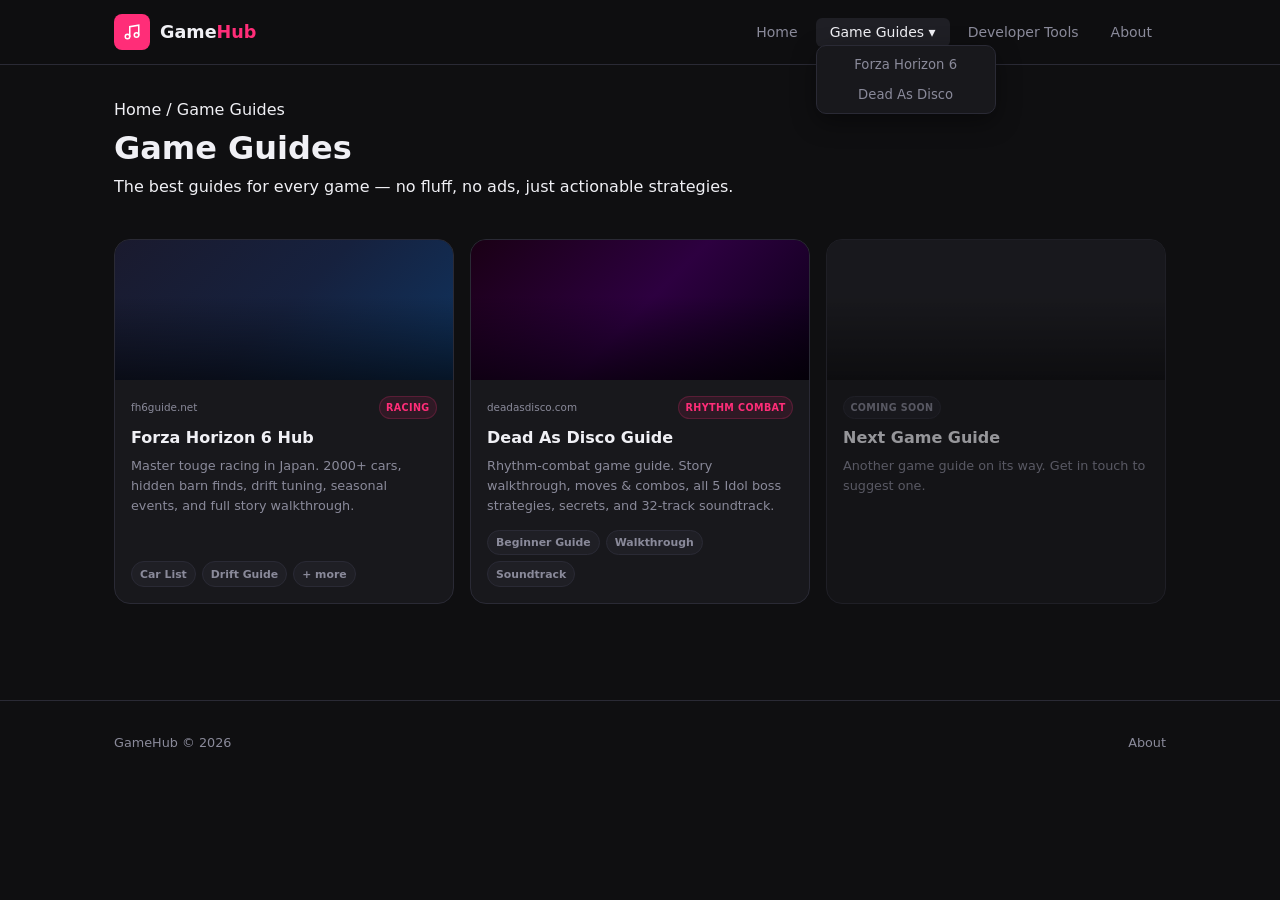
==== games/index.html @ fa992a71 "GameHub v1: initial commit One hub for game guides and developer tools: - Forza Horizon 6 → fh6guide" ====
<!DOCTYPE html>
<html lang="en">
<head>
  <meta charset="UTF-8">
  <meta name="viewport" content="width=device-width, initial-scale=1.0">
  <title>Game Guides — GameHub</title>
  <meta name="description" content="Browse all game guides on GameHub — Forza Horizon 6, Dead As Disco, and more.">
  <link rel="icon" type="image/svg+xml" href="../favicon.svg">
  <link rel="stylesheet" href="../css/style.css">
</head>
<body>
  <header class="header">
    <div class="header-inner">
      <a href="../index.html" class="logo">
        <div class="logo-icon">
          <svg width="18" height="18" viewBox="0 0 24 24" fill="none"><path d="M9 18V5l12-2v13" stroke="#fff" stroke-width="2" stroke-linecap="round"/><circle cx="6" cy="18" r="3" stroke="#fff" stroke-width="2"/><circle cx="18" cy="16" r="3" stroke="#fff" stroke-width="2"/></svg>
        </div>
        <span class="logo-name">Game<span>Hub</span></span>
      </a>
      <nav class="nav-desktop">
        <ul>
          <li><a href="../index.html">Home</a></li>
          <li><a href="index.html" class="active">Game Guides ▾</a>
            <ul class="dropdown">
              <li><a href="https://fh6guide.net" target="_blank">Forza Horizon 6</a></li>
              <li><a href="https://deadasdisco.com" target="_blank">Dead As Disco</a></li>
            </ul>
          </li>
          <li><a href="../tools.html">Developer Tools</a></li>
          <li><a href="../about.html">About</a></li>
        </ul>
      </nav>
      <button class="hamburger" aria-label="Menu"><span></span><span></span><span></span></button>
    </div>
  </header>
  <main class="main-content">
    <div class="container" style="max-width:1100px;padding:2rem 1.5rem">
      <div class="breadcrumb"><a href="../index.html">Home</a> <span>/</span> <span>Game Guides</span></div>
      <div class="tool-page-header" style="margin-bottom:2.5rem">
        <h1 class="tool-page-title">Game Guides</h1>
        <p class="lead">The best guides for every game — no fluff, no ads, just actionable strategies.</p>
      </div>
      <div class="game-grid">
        <a href="https://fh6guide.net" target="_blank" class="game-card">
          <div class="gc-visual gc-visual--fh6"><div class="gc-overlay"></div></div>
          <div class="gc-body">
            <div class="gc-top"><span class="gc-site">fh6guide.net</span><span class="gc-badge">Racing</span></div>
            <h3 class="gc-title">Forza Horizon 6 Hub</h3>
            <p class="gc-desc">Master touge racing in Japan. 2000+ cars, hidden barn finds, drift tuning, seasonal events, and full story walkthrough.</p>
            <div class="gc-links"><span class="gc-link-item">Car List</span><span class="gc-link-item">Drift Guide</span><span class="gc-link-item">+ more</span></div>
          </div>
        </a>
        <a href="https://deadasdisco.com" target="_blank" class="game-card">
          <div class="gc-visual gc-visual--dad"><div class="gc-overlay"></div></div>
          <div class="gc-body">
            <div class="gc-top"><span class="gc-site">deadasdisco.com</span><span class="gc-badge">Rhythm Combat</span></div>
            <h3 class="gc-title">Dead As Disco Guide</h3>
            <p class="gc-desc">Rhythm-combat game guide. Story walkthrough, moves &amp; combos, all 5 Idol boss strategies, secrets, and 32-track soundtrack.</p>
            <div class="gc-links"><span class="gc-link-item">Beginner Guide</span><span class="gc-link-item">Walkthrough</span><span class="gc-link-item">Soundtrack</span></div>
          </div>
        </a>
        <div class="game-card game-card--placeholder">
          <div class="gc-visual gc-visual--empty"><div class="gc-overlay"></div></div>
          <div class="gc-body">
            <div class="gc-top"><span class="gc-badge gc-badge--soon">Coming Soon</span></div>
            <h3 class="gc-title">Next Game Guide</h3>
            <p class="gc-desc">Another game guide on its way. <a href="mailto:shuanghuz1@gmail.com">Get in touch</a> to suggest one.</p>
          </div>
        </div>
      </div>
    </div>
  </main>
  <footer class="footer">
    <div class="container"><div class="footer-bottom"><span class="footer-copy">GameHub &copy; 2026</span><div class="footer-legal"><a href="../about.html">About</a></div></div></div>
  </footer>
  <script src="../js/header.js"></script>
</body>
</html>
---- css/style.css ----
/* ===== HUB CORE ===== */
:root {
  --bg: #0f0f11;
  --bg-card: #18181c;
  --bg-secondary: #1f1f25;
  --border: #2a2a35;
  --text: #f0f0f5;
  --text-muted: #8a8a9a;
  --accent: #ff2d78;
  --accent-2: #8b5cf6;
  --radius-sm: 6px;
  --radius-md: 10px;
  --radius-lg: 16px;
  --font-heading: 'Space Grotesk', system-ui, -apple-system, sans-serif;
  --transition: all 150ms;
}
*,*::before,*::after{box-sizing:border-box;margin:0;padding:0}
body{background:var(--bg);color:var(--text);font-family:-apple-system,BlinkMacSystemFont,'Segoe UI',system-ui,sans-serif;line-height:1.6;-webkit-font-smoothing:antialiased}
a{color:inherit;text-decoration:none}
img{max-width:100%;display:block}
.container{max-width:1100px;margin:0 auto;padding:0 1.5rem}

/* ===== HEADER ===== */
.header{position:sticky;top:0;z-index:100;background:rgba(15,15,17,0.9);backdrop-filter:blur(12px);border-bottom:1px solid var(--border)}
.header-inner{display:flex;align-items:center;gap:2rem;max-width:1100px;margin:0 auto;padding:0.875rem 1.5rem}
.logo{display:flex;align-items:center;gap:0.625rem;text-decoration:none;flex-shrink:0}
.logo-icon{width:36px;height:36px;background:var(--accent);border-radius:8px;display:flex;align-items:center;justify-content:center}
.logo-name{font-family:var(--font-heading);font-size:1.1rem;font-weight:700;color:var(--text)}
.logo-name span{color:var(--accent)}
.nav-desktop{flex:1;display:flex;justify-content:flex-end}
.nav-desktop ul{list-style:none;display:flex;align-items:center;gap:0.25rem}
.nav-desktop li{position:relative}
.nav-desktop a{padding:0.4rem 0.875rem;font-size:0.875rem;font-weight:500;color:var(--text-muted);border-radius:var(--radius-sm);transition:var(--transition)}
.nav-desktop a:hover,.nav-desktop a.active{color:var(--text);background:var(--bg-secondary)}
.dropdown{position:absolute;top:100%;left:0;min-width:180px;background:var(--bg-card);border:1px solid var(--border);border-radius:var(--radius-md);padding:0.375rem;display:none;flex-direction:column;gap:2px;box-shadow:0 8px 24px rgba(0,0,0,0.4)}
.nav-desktop li:hover .dropdown{display:flex}
.dropdown a{font-size:0.825rem;padding:0.4rem 0.75rem;border-radius:var(--radius-sm)}
.hamburger{display:none;flex-direction:column;gap:5px;background:none;border:none;cursor:pointer;padding:0.25rem}
.hamburger span{width:22px;height:2px;background:var(--text);border-radius:2px}

/* ===== FOOTER ===== */
.footer{border-top:1px solid var(--border);margin-top:4rem;padding:2rem 0}
.footer-bottom{display:flex;align-items:center;justify-content:space-between;flex-wrap:wrap;gap:0.75rem}
.footer-copy{font-size:0.8rem;color:var(--text-muted)}
.footer-legal{display:flex;gap:1.25rem}
.footer-legal a{font-size:0.8rem;color:var(--text-muted);transition:var(--transition)}
.footer-legal a:hover{color:var(--text)}

/* ===== HERO ===== */
.hub-hero{display:flex;align-items:center;gap:3rem;padding:4rem 0 3rem;max-width:1100px;margin:0 auto;padding-left:1.5rem;padding-right:1.5rem}
.hero-badge{display:inline-block;font-size:0.7rem;font-weight:700;text-transform:uppercase;letter-spacing:0.1em;color:var(--accent);background:rgba(255,45,120,0.1);border:1px solid rgba(255,45,120,0.25);padding:0.3rem 0.75rem;border-radius:9999px;margin-bottom:1rem}
.hero-title{font-family:var(--font-heading);font-size:2.75rem;font-weight:800;line-height:1.1;margin-bottom:1rem}
.hero-sub{font-size:1rem;color:var(--text-muted);max-width:440px;line-height:1.7;margin-bottom:1.75rem}
.hero-actions{display:flex;gap:0.75rem;flex-wrap:wrap}
.btn-primary{display:inline-flex;align-items:center;padding:0.7rem 1.5rem;background:var(--accent);color:#fff;font-weight:700;font-size:0.875rem;border-radius:9999px;transition:var(--transition);box-shadow:0 4px 16px rgba(255,45,120,0.35)}
.btn-primary:hover{opacity:0.88;transform:translateY(-1px)}
.btn-ghost{display:inline-flex;align-items:center;padding:0.7rem 1.5rem;background:transparent;color:var(--text);font-weight:600;font-size:0.875rem;border-radius:9999px;border:1.5px solid var(--border);transition:var(--transition)}
.btn-ghost:hover{border-color:var(--text-muted);color:var(--text)}
.hero-right{flex:1;display:flex;justify-content:flex-end}
.hero-cards-stack{position:relative;width:280px;height:220px}
.hero-card{position:absolute;background:var(--bg-card);border:1px solid var(--border);border-radius:var(--radius-lg);padding:1rem;width:200px;transition:transform 200ms}
.hero-card--1{top:0;left:0;z-index:3;transform:rotate(-3deg)}
.hero-card--2{top:40px;left:50px;z-index:2;transform:rotate(2deg)}
.hero-card--3{top:90px;left:90px;z-index:1;transform:rotate(-1deg)}
.hero-card:hover{z-index:10;transform:rotate(0) scale(1.03)}
.hc-tag{display:inline-block;font-size:0.6rem;font-weight:700;text-transform:uppercase;letter-spacing:0.08em;color:var(--accent);background:rgba(255,45,120,0.1);border:1px solid rgba(255,45,120,0.2);padding:0.15rem 0.4rem;border-radius:9999px;margin-bottom:0.375rem}
.hc-title{font-family:var(--font-heading);font-size:0.9rem;font-weight:800;margin-bottom:0.25rem}
.hc-desc{font-size:0.72rem;color:var(--text-muted)}

/* ===== STATS BAR ===== */
.hub-stats{display:flex;gap:0;max-width:1100px;margin:0 auto 3rem;padding:0 1.5rem;border-top:1px solid var(--border);border-bottom:1px solid var(--border);background:var(--bg-card)}
.stat{flex:1;padding:1.25rem;text-align:center;border-right:1px solid var(--border)}
.stat:last-child{border-right:none}
.stat-num{font-family:var(--font-heading);font-size:1.75rem;font-weight:800;color:var(--accent)}
.stat-label{font-size:0.75rem;color:var(--text-muted);font-weight:600;text-transform:uppercase;letter-spacing:0.06em;margin-top:0.125rem}

/* ===== SECTIONS ===== */
.hub-section{max-width:1100px;margin:0 auto;padding:0 1.5rem 3rem}
.section-header{display:flex;align-items:baseline;justify-content:space-between;margin-bottom:1.25rem;padding-bottom:0.875rem;border-bottom:1px solid var(--border)}
.section-title{font-family:var(--font-heading);font-size:1.25rem;font-weight:800}
.section-more{font-size:0.825rem;font-weight:600;color:var(--text-muted);transition:var(--transition)}
.section-more:hover{color:var(--text)}

/* ===== GAME GRID ===== */
.game-grid{display:grid;grid-template-columns:repeat(auto-fill,minmax(280px,1fr));gap:1rem}
.game-card{background:var(--bg-card);border:1px solid var(--border);border-radius:var(--radius-lg);overflow:hidden;transition:var(--transition);display:flex;flex-direction:column;cursor:pointer;text-decoration:none}
.game-card:hover{transform:translateY(-3px);border-color:var(--border);box-shadow:0 12px 32px rgba(0,0,0,0.4)}
.game-card--placeholder{opacity:0.6;cursor:default}
.game-card--placeholder:hover{transform:none}
.gc-visual{height:140px;position:relative;overflow:hidden}
.gc-visual--fh6{background:linear-gradient(135deg,#1a1a2e 0%,#16213e 50%,#0f3460 100%)}
.gc-visual--dad{background:linear-gradient(135deg,#1a0015 0%,#2d0040 50%,#0a0015 100%)}
.gc-visual--empty{background:var(--bg-secondary);display:flex;align-items:center;justify-content:center}
.gc-overlay{position:absolute;inset:0;background:linear-gradient(to top,rgba(0,0,0,0.6) 0%,transparent 60%)}
.gc-logo{position:absolute;bottom:0.875rem;right:0.875rem;opacity:0.9}
.gc-body{padding:1rem;flex:1;display:flex;flex-direction:column;gap:0.375rem}
.gc-top{display:flex;align-items:center;justify-content:space-between;gap:0.5rem}
.gc-site{font-size:0.65rem;color:var(--text-muted);font-weight:500}
.gc-badge{display:inline-block;font-size:0.6rem;font-weight:700;color:var(--accent);background:rgba(255,45,120,0.1);border:1px solid rgba(255,45,120,0.2);padding:0.15rem 0.4rem;border-radius:9999px;text-transform:uppercase;letter-spacing:0.04em}
.gc-badge--soon{color:var(--text-muted);background:var(--bg-secondary);border-color:var(--border)}
.gc-title{font-family:var(--font-heading);font-size:1rem;font-weight:800}
.gc-desc{font-size:0.8rem;color:var(--text-muted);line-height:1.55;flex:1}
.gc-links{display:flex;flex-wrap:wrap;gap:0.375rem;margin-top:0.5rem}
.gc-link-item{font-size:0.68rem;font-weight:600;color:var(--text-muted);background:var(--bg-secondary);border:1px solid var(--border);padding:0.2rem 0.5rem;border-radius:9999px}

/* ===== TOOLS CARD ===== */
.tools-card{background:var(--bg-card);border:1px solid var(--border);border-radius:var(--radius-lg);padding:1.25rem;display:flex;align-items:center;gap:1.5rem;transition:var(--transition);text-decoration:none;max-width:100%}
.tools-card:hover{transform:translateY(-2px);border-color:var(--border);box-shadow:0 8px 24px rgba(0,0,0,0.3)}
.tools-card-left{display:flex;align-items:center;gap:1rem;flex:1;min-width:0}
.tools-icon{width:48px;height:48px;background:var(--accent);border-radius:var(--radius-md);display:flex;align-items:center;justify-content:center;flex-shrink:0}
.tools-info{flex:1;min-width:0;display:flex;flex-direction:column;gap:0.3rem}
.tools-top{display:flex;align-items:center;gap:0.5rem}
.tools-site{font-size:0.65rem;color:var(--text-muted)}
.tools-count{font-family:var(--font-heading);font-size:2rem;font-weight:800;color:var(--accent);line-height:1}
.tools-count-label{font-size:0.7rem;color:var(--text-muted);font-weight:600;text-transform:uppercase;letter-spacing:0.06em}

/* ===== ABOUT ===== */
.hub-about{background:var(--bg-card);border:1px solid var(--border);border-radius:var(--radius-lg);padding:1.5rem}
.about-body{display:flex;flex-direction:column;gap:0.75rem}
.about-body p{font-size:0.875rem;color:var(--text-muted);line-height:1.7}
.about-body a{color:var(--accent);font-weight:600}
.about-body a:hover{opacity:0.8}

/* ===== RESPONSIVE ===== */
@media(max-width:768px){
  .hub-hero{flex-direction:column;padding:2.5rem 1.5rem 2rem;gap:2rem}
  .hero-title{font-size:2rem}
  .hero-right{display:none}
  .stat-num{font-size:1.25rem}
  .game-grid{grid-template-columns:1fr}
  .hub-stats{flex-wrap:wrap}
  .nav-desktop{display:none}
  .hamburger{display:flex}
}
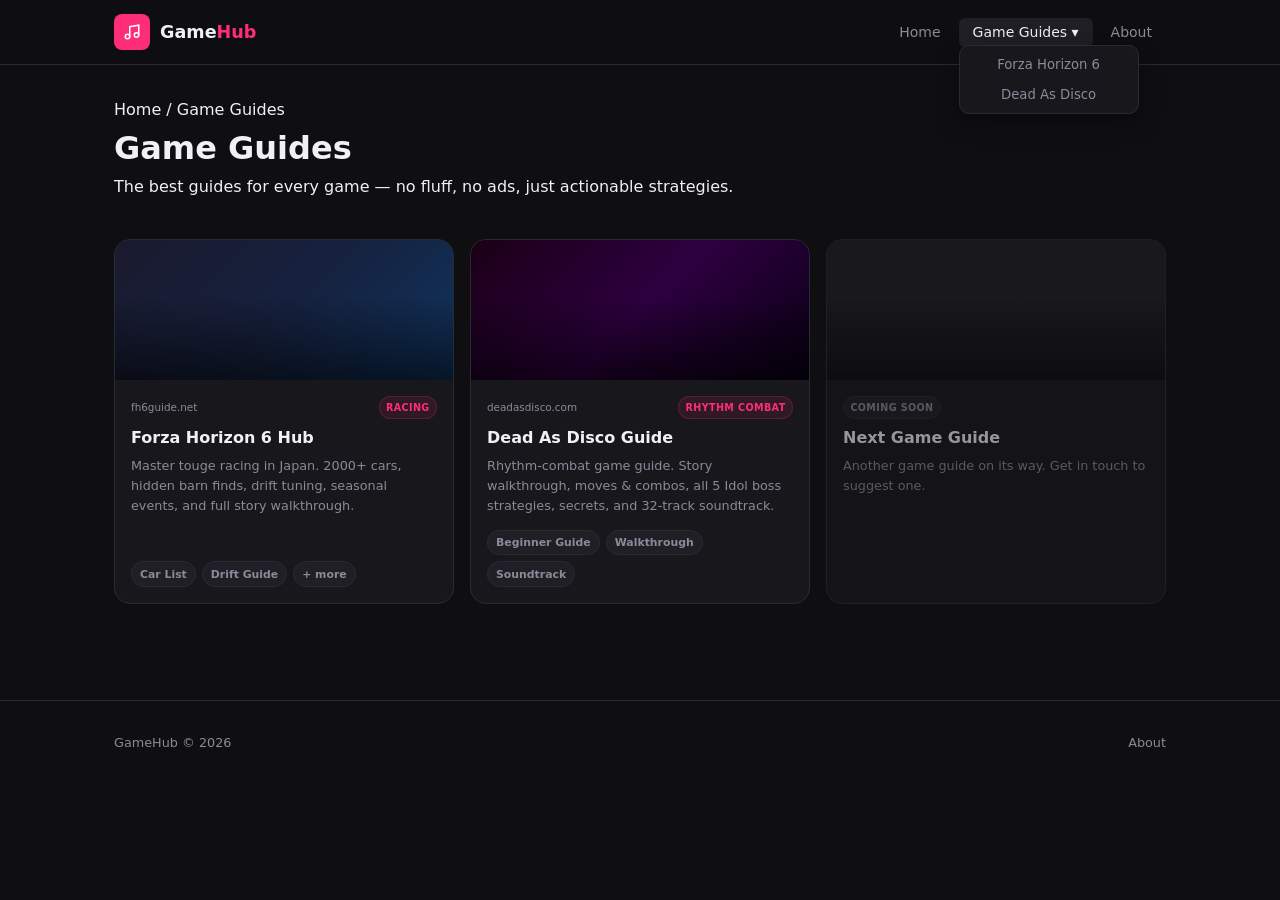
==== commit 5724d255: "hub: remove ToolsBase, pure game guides hub" ====
--- a/games/index.html
+++ b/games/index.html
@@ -26,7 +26,6 @@
               <li><a href="https://deadasdisco.com" target="_blank">Dead As Disco</a></li>
             </ul>
           </li>
-          <li><a href="../tools.html">Developer Tools</a></li>
           <li><a href="../about.html">About</a></li>
         </ul>
       </nav>
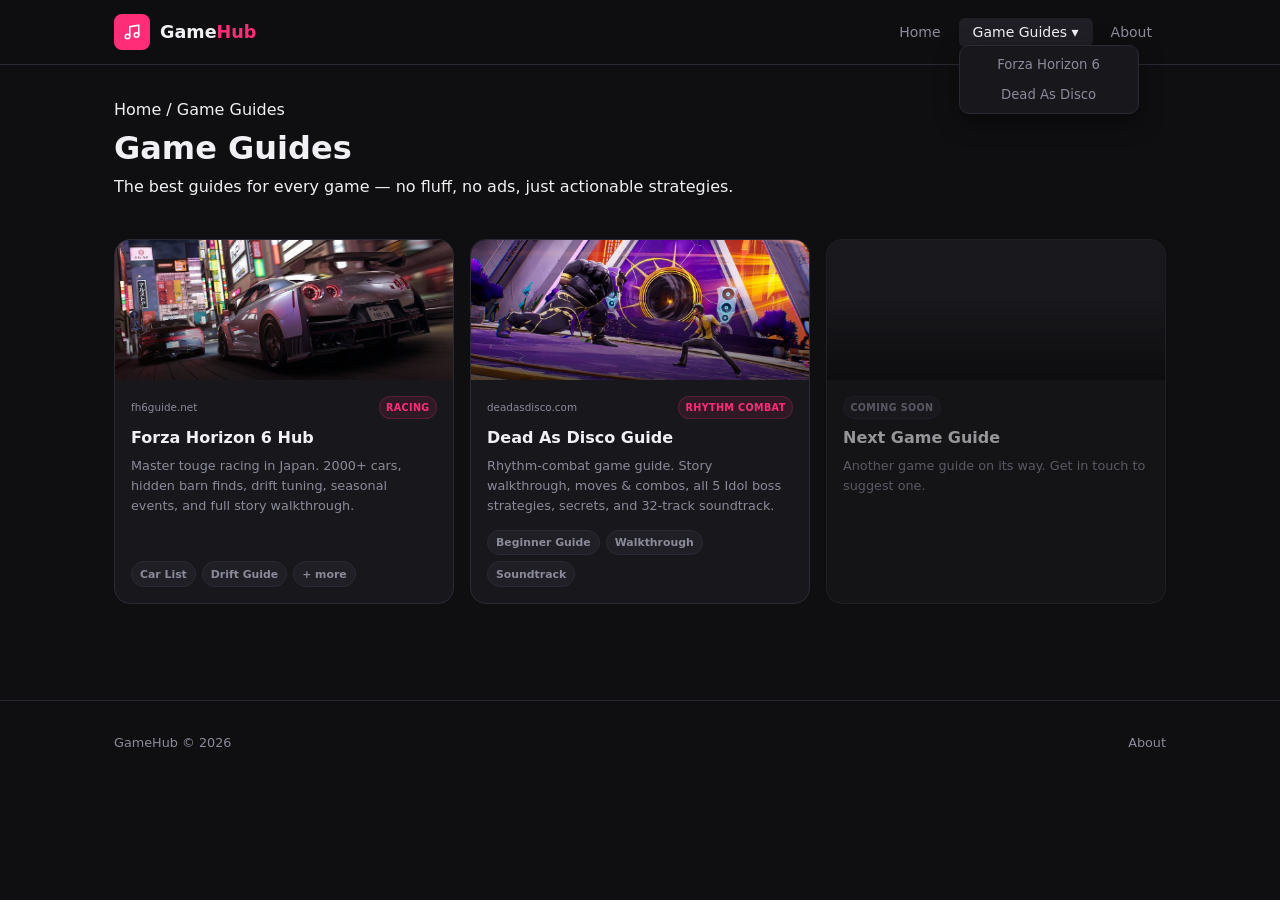
==== commit c5c9286a: "games/index.html: add real game screenshots to guide cards - FH6: city.jpg (Japan roads) as card bac" ====
--- a/games/index.html
+++ b/games/index.html
@@ -41,7 +41,7 @@
       </div>
       <div class="game-grid">
         <a href="https://fh6guide.net" target="_blank" class="game-card">
-          <div class="gc-visual gc-visual--fh6"><div class="gc-overlay"></div></div>
+          <div class="gc-visual gc-visual--fh6"><img src="../images/city.jpg" alt="Forza Horizon 6 Japan" class="gc-bg-img" loading="lazy"><div class="gc-overlay"></div></div>
           <div class="gc-body">
             <div class="gc-top"><span class="gc-site">fh6guide.net</span><span class="gc-badge">Racing</span></div>
             <h3 class="gc-title">Forza Horizon 6 Hub</h3>
@@ -50,7 +50,7 @@
           </div>
         </a>
         <a href="https://deadasdisco.com" target="_blank" class="game-card">
-          <div class="gc-visual gc-visual--dad"><div class="gc-overlay"></div></div>
+          <div class="gc-visual gc-visual--dad"><img src="../images/story-screenshot.jpg" alt="Dead As Disco" class="gc-bg-img" loading="lazy"><div class="gc-overlay"></div></div>
           <div class="gc-body">
             <div class="gc-top"><span class="gc-site">deadasdisco.com</span><span class="gc-badge">Rhythm Combat</span></div>
             <h3 class="gc-title">Dead As Disco Guide</h3>
--- a/css/style.css
+++ b/css/style.css
@@ -57,15 +57,15 @@
 .btn-ghost{display:inline-flex;align-items:center;padding:0.7rem 1.5rem;background:transparent;color:var(--text);font-weight:600;font-size:0.875rem;border-radius:9999px;border:1.5px solid var(--border);transition:var(--transition)}
 .btn-ghost:hover{border-color:var(--text-muted);color:var(--text)}
 .hero-right{flex:1;display:flex;justify-content:flex-end}
-.hero-cards-stack{position:relative;width:280px;height:220px}
-.hero-card{position:absolute;background:var(--bg-card);border:1px solid var(--border);border-radius:var(--radius-lg);padding:1rem;width:200px;transition:transform 200ms}
-.hero-card--1{top:0;left:0;z-index:3;transform:rotate(-3deg)}
-.hero-card--2{top:40px;left:50px;z-index:2;transform:rotate(2deg)}
-.hero-card--3{top:90px;left:90px;z-index:1;transform:rotate(-1deg)}
+.hero-cards-stack{position:relative;width:340px;height:260px}
+.hero-card{position:absolute;background:var(--bg-card);border:1px solid var(--border);border-radius:var(--radius-lg);padding:0;width:240px;overflow:hidden;transition:transform 200ms}
+.hero-card--1{top:0;left:0;z-index:3;transform:rotate(-2deg)}
+.hero-card--2{top:20px;left:70px;z-index:2;transform:rotate(1.5deg)}
+
 .hero-card:hover{z-index:10;transform:rotate(0) scale(1.03)}
-.hc-tag{display:inline-block;font-size:0.6rem;font-weight:700;text-transform:uppercase;letter-spacing:0.08em;color:var(--accent);background:rgba(255,45,120,0.1);border:1px solid rgba(255,45,120,0.2);padding:0.15rem 0.4rem;border-radius:9999px;margin-bottom:0.375rem}
-.hc-title{font-family:var(--font-heading);font-size:0.9rem;font-weight:800;margin-bottom:0.25rem}
-.hc-desc{font-size:0.72rem;color:var(--text-muted)}
+.hc-tag{display:inline-block;font-size:0.65rem;font-weight:700;text-transform:uppercase;letter-spacing:0.06em;color:var(--accent);background:rgba(255,45,120,0.1);border:1px solid rgba(255,45,120,0.2);padding:0.2rem 0.5rem;border-radius:9999px;margin-bottom:0.375rem}
+.hc-title{font-family:var(--font-heading);font-size:1rem;font-weight:800;margin-bottom:0.25rem}
+.hc-desc{font-size:0.78rem;color:var(--text-muted)}
 
 /* ===== STATS BAR ===== */
 .hub-stats{display:flex;gap:0;max-width:1100px;margin:0 auto 3rem;padding:0 1.5rem;border-top:1px solid var(--border);border-bottom:1px solid var(--border);background:var(--bg-card)}
@@ -91,6 +91,11 @@
 .gc-visual--fh6{background:linear-gradient(135deg,#1a1a2e 0%,#16213e 50%,#0f3460 100%)}
 .gc-visual--dad{background:linear-gradient(135deg,#1a0015 0%,#2d0040 50%,#0a0015 100%)}
 .gc-visual--empty{background:var(--bg-secondary);display:flex;align-items:center;justify-content:center}
+
+.gc-bg-img { position: absolute; inset: 0; width: 100%; height: 100%; object-fit: cover; z-index: 0; }
+.gc-overlay { position: absolute; inset: 0; background: linear-gradient(to top, rgba(0,0,0,0.65) 0%, rgba(0,0,0,0.15) 60%, transparent 100%); z-index: 1; }
+.gc-logo { position: absolute; bottom: 0.75rem; right: 0.75rem; z-index: 2; }
+
 .gc-overlay{position:absolute;inset:0;background:linear-gradient(to top,rgba(0,0,0,0.6) 0%,transparent 60%)}
 .gc-logo{position:absolute;bottom:0.875rem;right:0.875rem;opacity:0.9}
 .gc-body{padding:1rem;flex:1;display:flex;flex-direction:column;gap:0.375rem}
@@ -122,6 +127,28 @@
 .about-body a:hover{opacity:0.8}
 
 /* ===== RESPONSIVE ===== */
+
+/* ===== IMAGE GALLERY ===== */
+.img-gallery { display: grid; grid-template-columns: 1.4fr 1fr; gap: 0.75rem; margin: 1.5rem 0; }
+.img-gallery-main { position: relative; border-radius: 10px; overflow: hidden; }
+.img-gallery-main img { width: 100%; height: 200px; object-fit: cover; display: block; transition: transform 300ms; }
+.img-gallery-main:hover img { transform: scale(1.02); }
+.img-gallery-main .img-gallery-caption { position: absolute; bottom: 0; left: 0; right: 0; padding: 0.75rem 1rem; background: linear-gradient(to top,rgba(0,0,0,0.75) 0%,transparent 100%); font-size: 0.78rem; font-weight: 600; color: #fff; }
+.img-gallery-side { display: grid; grid-template-rows: 1fr 1fr; gap: 0.75rem; }
+.img-gallery-thumb { position: relative; border-radius: 8px; overflow: hidden; }
+.img-gallery-thumb img { width: 100%; height: 94px; object-fit: cover; display: block; transition: transform 300ms; }
+.img-gallery-thumb:hover img { transform: scale(1.04); }
+.img-gallery-thumb .img-gallery-caption { position: absolute; bottom: 0; left: 0; right: 0; padding: 0.375rem 0.625rem; background: linear-gradient(to top,rgba(0,0,0,0.75) 0%,transparent 100%); font-size: 0.68rem; font-weight: 600; color: #fff; }
+
+@media(max-width:768px){
+  .img-gallery{grid-template-columns:1fr}
+  .img-gallery-main img{height:160px}
+  .img-gallery-side{grid-template-columns:1fr 1fr;grid-template-rows:auto}
+  .img-gallery-thumb img{height:80px}
+}
+
+.hc-img{width:100%;height:120px;object-fit:cover;display:block}
+.hc-body{padding:0.875rem 1rem}
 @media(max-width:768px){
   .hub-hero{flex-direction:column;padding:2.5rem 1.5rem 2rem;gap:2rem}
   .hero-title{font-size:2rem}
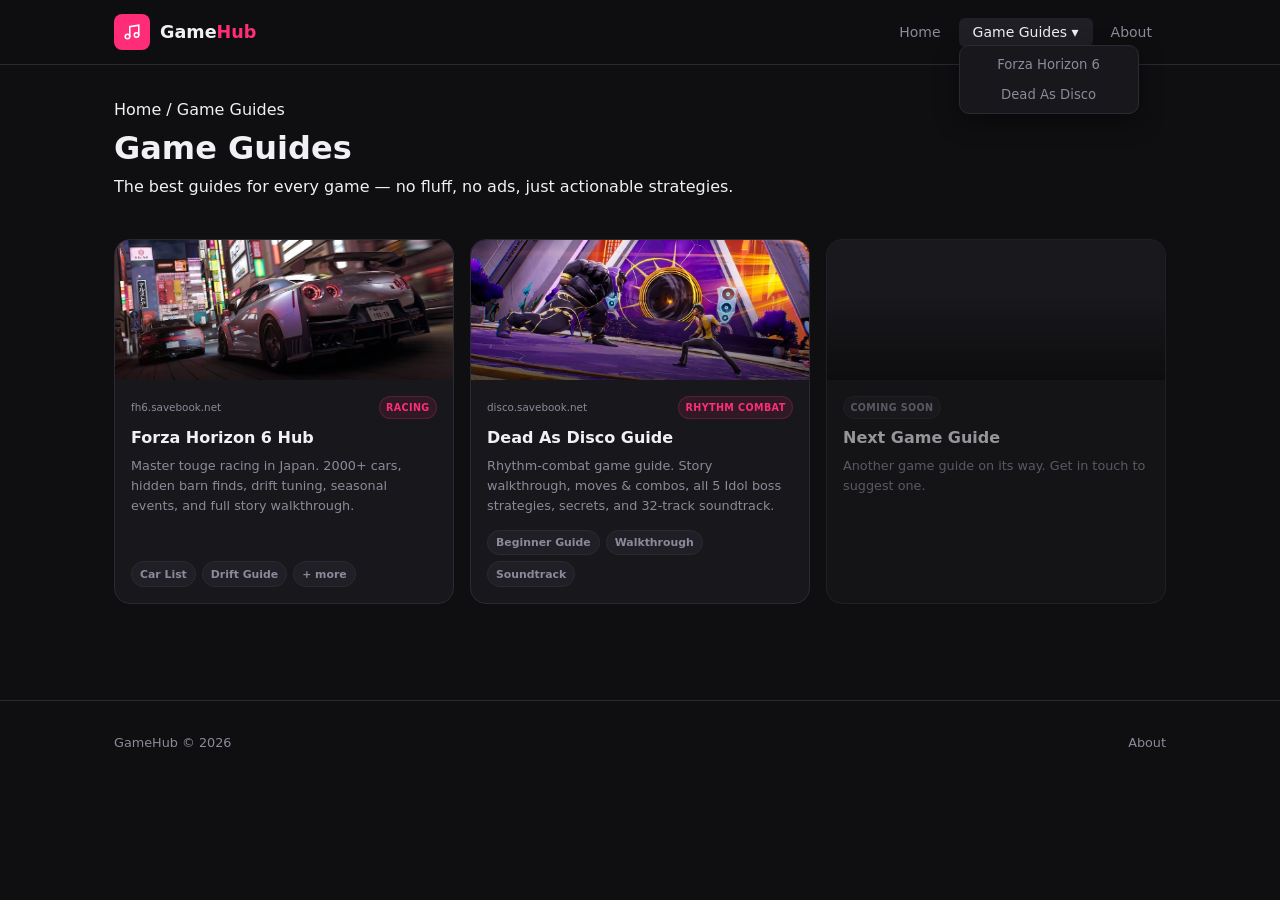
==== commit bb3f27e7: "hub: all links updated to fh6.savebook.net and disco.savebook.net - index.html, games/index.html, ab" ====
--- a/games/index.html
+++ b/games/index.html
@@ -22,8 +22,8 @@
           <li><a href="../index.html">Home</a></li>
           <li><a href="index.html" class="active">Game Guides ▾</a>
             <ul class="dropdown">
-              <li><a href="https://fh6guide.net" target="_blank">Forza Horizon 6</a></li>
-              <li><a href="https://deadasdisco.com" target="_blank">Dead As Disco</a></li>
+              <li><a href="https://fh6.savebook.net" target="_blank">Forza Horizon 6</a></li>
+              <li><a href="https://disco.savebook.net" target="_blank">Dead As Disco</a></li>
             </ul>
           </li>
           <li><a href="../about.html">About</a></li>
@@ -40,19 +40,19 @@
         <p class="lead">The best guides for every game — no fluff, no ads, just actionable strategies.</p>
       </div>
       <div class="game-grid">
-        <a href="https://fh6guide.net" target="_blank" class="game-card">
+        <a href="https://fh6.savebook.net" target="_blank" class="game-card">
           <div class="gc-visual gc-visual--fh6"><img src="../images/city.jpg" alt="Forza Horizon 6 Japan" class="gc-bg-img" loading="lazy"><div class="gc-overlay"></div></div>
           <div class="gc-body">
-            <div class="gc-top"><span class="gc-site">fh6guide.net</span><span class="gc-badge">Racing</span></div>
+            <div class="gc-top"><span class="gc-site">fh6.savebook.net</span><span class="gc-badge">Racing</span></div>
             <h3 class="gc-title">Forza Horizon 6 Hub</h3>
             <p class="gc-desc">Master touge racing in Japan. 2000+ cars, hidden barn finds, drift tuning, seasonal events, and full story walkthrough.</p>
             <div class="gc-links"><span class="gc-link-item">Car List</span><span class="gc-link-item">Drift Guide</span><span class="gc-link-item">+ more</span></div>
           </div>
         </a>
-        <a href="https://deadasdisco.com" target="_blank" class="game-card">
+        <a href="https://disco.savebook.net" target="_blank" class="game-card">
           <div class="gc-visual gc-visual--dad"><img src="../images/story-screenshot.jpg" alt="Dead As Disco" class="gc-bg-img" loading="lazy"><div class="gc-overlay"></div></div>
           <div class="gc-body">
-            <div class="gc-top"><span class="gc-site">deadasdisco.com</span><span class="gc-badge">Rhythm Combat</span></div>
+            <div class="gc-top"><span class="gc-site">disco.savebook.net</span><span class="gc-badge">Rhythm Combat</span></div>
             <h3 class="gc-title">Dead As Disco Guide</h3>
             <p class="gc-desc">Rhythm-combat game guide. Story walkthrough, moves &amp; combos, all 5 Idol boss strategies, secrets, and 32-track soundtrack.</p>
             <div class="gc-links"><span class="gc-link-item">Beginner Guide</span><span class="gc-link-item">Walkthrough</span><span class="gc-link-item">Soundtrack</span></div>
--- a/css/style.css
+++ b/css/style.css
@@ -58,7 +58,7 @@
 .btn-ghost:hover{border-color:var(--text-muted);color:var(--text)}
 .hero-right{flex:1;display:flex;justify-content:flex-end}
 .hero-cards-stack{position:relative;width:340px;height:260px}
-.hero-card{position:absolute;background:var(--bg-card);border:1px solid var(--border);border-radius:var(--radius-lg);padding:0;width:240px;overflow:hidden;transition:transform 200ms}
+.hero-card{position:absolute;background:var(--bg-card);border:1px solid var(--border);border-radius:var(--radius-lg);padding:0;width:240px;overflow:hidden;transition:transform 200ms;text-decoration:none;display:block}
 .hero-card--1{top:0;left:0;z-index:3;transform:rotate(-2deg)}
 .hero-card--2{top:20px;left:70px;z-index:2;transform:rotate(1.5deg)}
 
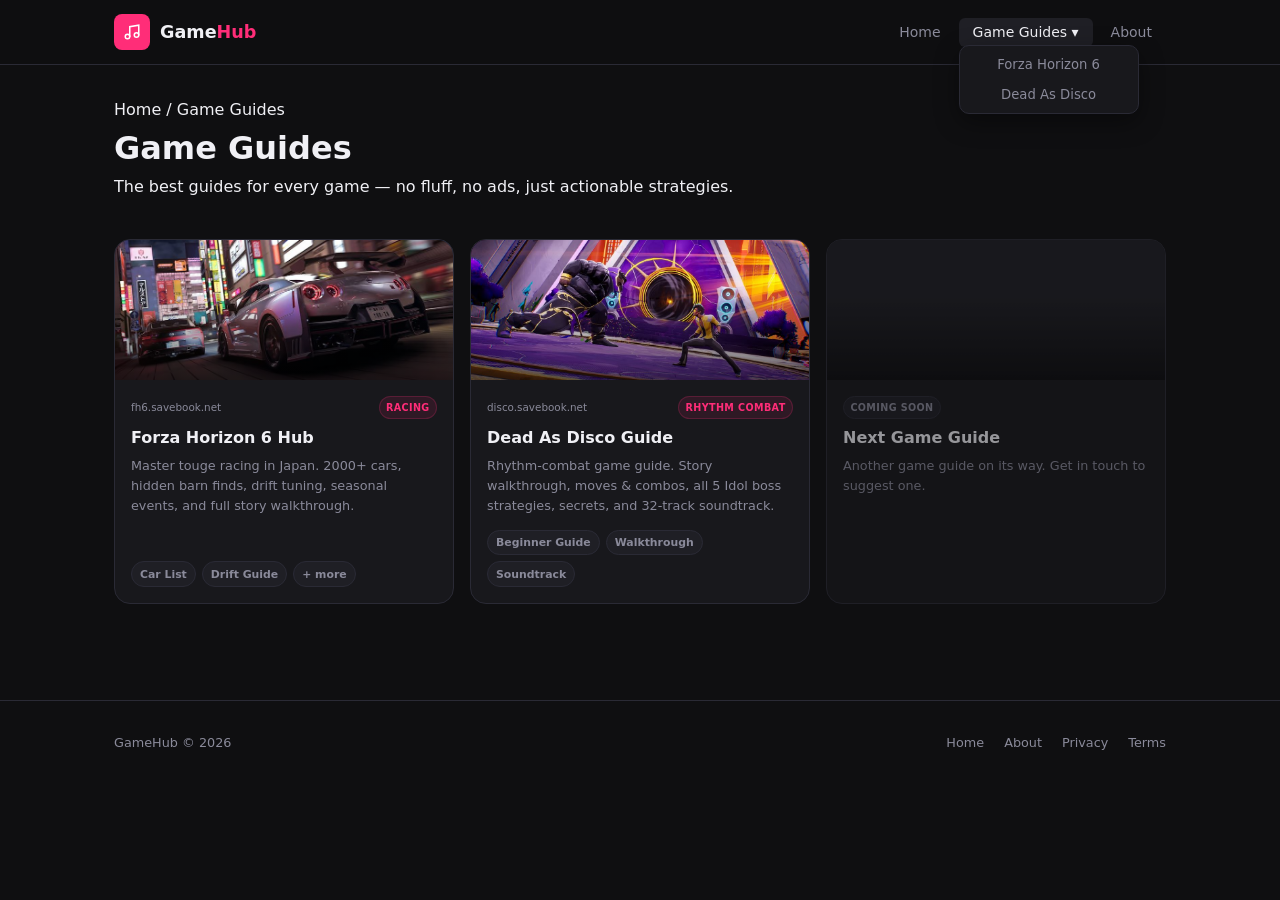
==== commit 5254826c: "feat: add Privacy Policy and Terms of Service pages - Created privacy.html with full privacy policy " ====
--- a/games/index.html
+++ b/games/index.html
@@ -5,8 +5,16 @@
   <meta name="viewport" content="width=device-width, initial-scale=1.0">
   <title>Game Guides — GameHub</title>
   <meta name="description" content="Browse all game guides on GameHub — Forza Horizon 6, Dead As Disco, and more.">
+  <meta name="keywords" content="game guides, Forza Horizon 6, Dead As Disco, walkthrough, cheats, gaming">
+  <meta name="author" content="GameHub">
+  <meta name="robots" content="index, follow">
+  <meta property="og:title" content="Game Guides — GameHub">
+  <meta property="og:description" content="Browse all game guides on GameHub.">
+  <meta property="og:type" content="website">
+  <link rel="canonical" href="https://twinstiger.github.io/hub/games/index.html">
   <link rel="icon" type="image/svg+xml" href="../favicon.svg">
   <link rel="stylesheet" href="../css/style.css">
+  <script async src="https://pagead2.googlesyndication.com/pagead/js/adsbygoogle.js?client=ca-pub-9420599375364457" crossorigin="anonymous"></script>
 </head>
 <body>
   <header class="header">
@@ -70,7 +78,7 @@
     </div>
   </main>
   <footer class="footer">
-    <div class="container"><div class="footer-bottom"><span class="footer-copy">GameHub &copy; 2026</span><div class="footer-legal"><a href="../about.html">About</a></div></div></div>
+    <div class="container"><div class="footer-bottom"><span class="footer-copy">GameHub &copy; 2026</span><div class="footer-legal"><a href="../index.html">Home</a><a href="../about.html">About</a><a href="../privacy.html">Privacy</a><a href="../terms.html">Terms</a></div></div></div>
   </footer>
   <script src="../js/header.js"></script>
 </body>
--- a/css/style.css
+++ b/css/style.css
@@ -133,12 +133,12 @@
 .img-gallery-main { position: relative; border-radius: 10px; overflow: hidden; }
 .img-gallery-main img { width: 100%; height: 200px; object-fit: cover; display: block; transition: transform 300ms; }
 .img-gallery-main:hover img { transform: scale(1.02); }
-.img-gallery-main .img-gallery-caption { position: absolute; bottom: 0; left: 0; right: 0; padding: 0.75rem 1rem; background: linear-gradient(to top,rgba(0,0,0,0.75) 0%,transparent 100%); font-size: 0.78rem; font-weight: 600; color: #fff; }
+.img-gallery-main .img-gallery-caption { position: absolute; bottom: 0; left: 0; right: 0; padding: 1rem 1.25rem 0.875rem; background: linear-gradient(to top,rgba(0,0,0,0.85) 0%,rgba(0,0,0,0.2) 70%,transparent 100%); font-size: 0.9rem; font-weight: 600; color: #fff; letter-spacing: 0.02em; }
 .img-gallery-side { display: grid; grid-template-rows: 1fr 1fr; gap: 0.75rem; }
 .img-gallery-thumb { position: relative; border-radius: 8px; overflow: hidden; }
 .img-gallery-thumb img { width: 100%; height: 94px; object-fit: cover; display: block; transition: transform 300ms; }
 .img-gallery-thumb:hover img { transform: scale(1.04); }
-.img-gallery-thumb .img-gallery-caption { position: absolute; bottom: 0; left: 0; right: 0; padding: 0.375rem 0.625rem; background: linear-gradient(to top,rgba(0,0,0,0.75) 0%,transparent 100%); font-size: 0.68rem; font-weight: 600; color: #fff; }
+.img-gallery-thumb .img-gallery-caption { position: absolute; bottom: 0; left: 0; right: 0; padding: 0.5rem 0.625rem 0.375rem; background: linear-gradient(to top,rgba(0,0,0,0.85) 0%,rgba(0,0,0,0.2) 70%,transparent 100%); font-size: 0.72rem; font-weight: 600; color: #fff; }
 
 @media(max-width:768px){
   .img-gallery{grid-template-columns:1fr}
@@ -149,6 +149,10 @@
 
 .hc-img{width:100%;height:120px;object-fit:cover;display:block}
 .hc-body{padding:0.875rem 1rem}
+
+.img-gallery-main a,.img-gallery-thumb a{display:block;overflow:hidden;border-radius:inherit}
+.img-gallery-main img,.img-gallery-thumb img{transition:transform 300ms}
+.img-gallery-main:hover img,.img-gallery-thumb:hover img{transform:scale(1.04)}
 @media(max-width:768px){
   .hub-hero{flex-direction:column;padding:2.5rem 1.5rem 2rem;gap:2rem}
   .hero-title{font-size:2rem}
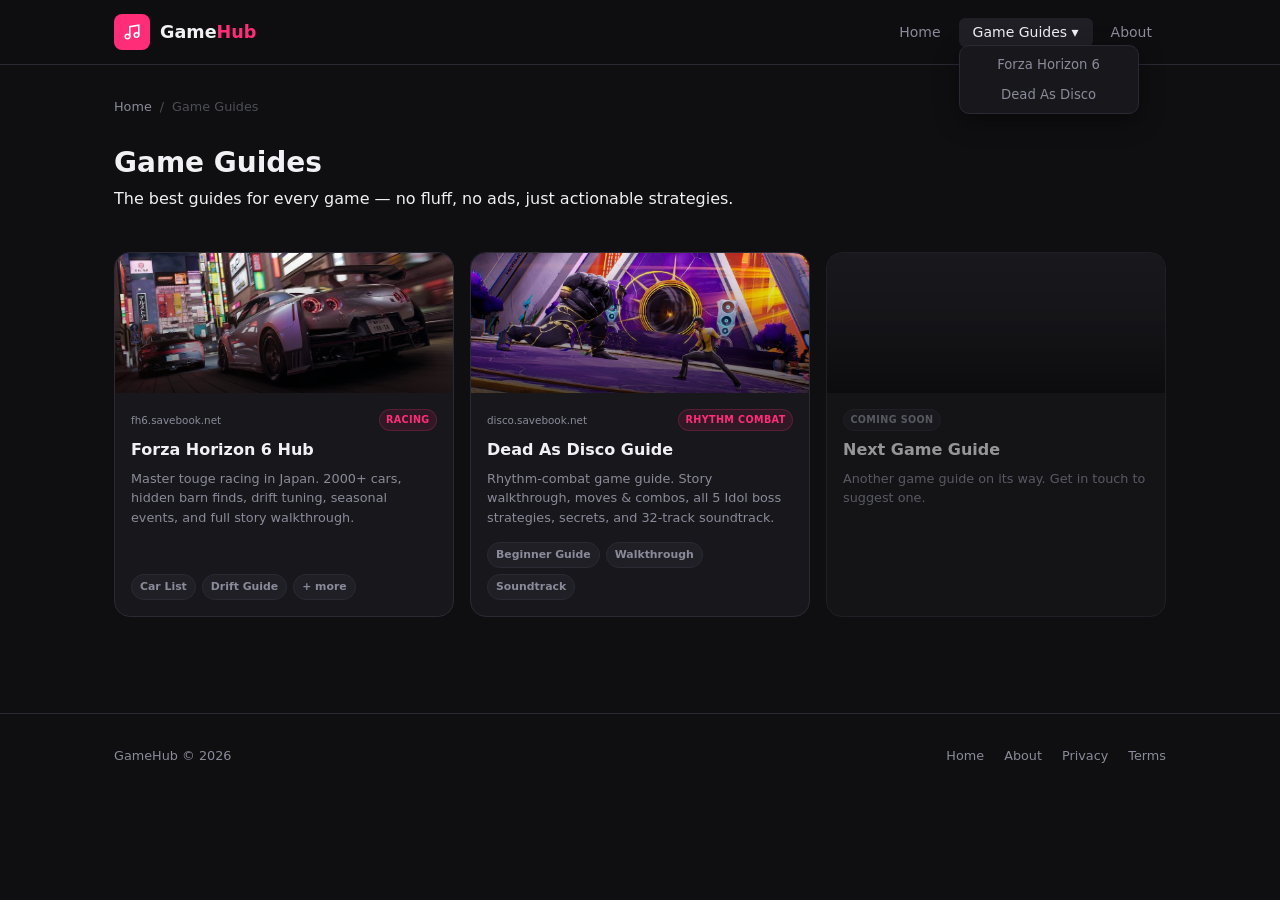
==== commit 62f3c6b0: "fix: hub site improvements - CSS cleanup, mobile nav, rel attributes, sitemap - Remove duplicate .gc" ====
--- a/games/index.html
+++ b/games/index.html
@@ -30,8 +30,8 @@
           <li><a href="../index.html">Home</a></li>
           <li><a href="index.html" class="active">Game Guides ▾</a>
             <ul class="dropdown">
-              <li><a href="https://fh6.savebook.net" target="_blank">Forza Horizon 6</a></li>
-              <li><a href="https://disco.savebook.net" target="_blank">Dead As Disco</a></li>
+              <li><a href="https://fh6.savebook.net" target="_blank" rel="noopener noreferrer">Forza Horizon 6</a></li>
+              <li><a href="https://disco.savebook.net" target="_blank" rel="noopener noreferrer">Dead As Disco</a></li>
             </ul>
           </li>
           <li><a href="../about.html">About</a></li>
@@ -43,12 +43,12 @@
   <main class="main-content">
     <div class="container" style="max-width:1100px;padding:2rem 1.5rem">
       <div class="breadcrumb"><a href="../index.html">Home</a> <span>/</span> <span>Game Guides</span></div>
-      <div class="tool-page-header" style="margin-bottom:2.5rem">
+      <div class="tool-page-header">
         <h1 class="tool-page-title">Game Guides</h1>
         <p class="lead">The best guides for every game — no fluff, no ads, just actionable strategies.</p>
       </div>
       <div class="game-grid">
-        <a href="https://fh6.savebook.net" target="_blank" class="game-card">
+        <a href="https://fh6.savebook.net" target="_blank" rel="noopener noreferrer" class="game-card">
           <div class="gc-visual gc-visual--fh6"><img src="../images/city.jpg" alt="Forza Horizon 6 Japan" class="gc-bg-img" loading="lazy"><div class="gc-overlay"></div></div>
           <div class="gc-body">
             <div class="gc-top"><span class="gc-site">fh6.savebook.net</span><span class="gc-badge">Racing</span></div>
@@ -57,7 +57,7 @@
             <div class="gc-links"><span class="gc-link-item">Car List</span><span class="gc-link-item">Drift Guide</span><span class="gc-link-item">+ more</span></div>
           </div>
         </a>
-        <a href="https://disco.savebook.net" target="_blank" class="game-card">
+        <a href="https://disco.savebook.net" target="_blank" rel="noopener noreferrer" class="game-card">
           <div class="gc-visual gc-visual--dad"><img src="../images/story-screenshot.jpg" alt="Dead As Disco" class="gc-bg-img" loading="lazy"><div class="gc-overlay"></div></div>
           <div class="gc-body">
             <div class="gc-top"><span class="gc-site">disco.savebook.net</span><span class="gc-badge">Rhythm Combat</span></div>
--- a/css/style.css
+++ b/css/style.css
@@ -92,12 +92,9 @@
 .gc-visual--dad{background:linear-gradient(135deg,#1a0015 0%,#2d0040 50%,#0a0015 100%)}
 .gc-visual--empty{background:var(--bg-secondary);display:flex;align-items:center;justify-content:center}
 
-.gc-bg-img { position: absolute; inset: 0; width: 100%; height: 100%; object-fit: cover; z-index: 0; }
-.gc-overlay { position: absolute; inset: 0; background: linear-gradient(to top, rgba(0,0,0,0.65) 0%, rgba(0,0,0,0.15) 60%, transparent 100%); z-index: 1; }
-.gc-logo { position: absolute; bottom: 0.75rem; right: 0.75rem; z-index: 2; }
-
-.gc-overlay{position:absolute;inset:0;background:linear-gradient(to top,rgba(0,0,0,0.6) 0%,transparent 60%)}
-.gc-logo{position:absolute;bottom:0.875rem;right:0.875rem;opacity:0.9}
+.gc-bg-img{position:absolute;inset:0;width:100%;height:100%;object-fit:cover;z-index:0}
+.gc-overlay{position:absolute;inset:0;background:linear-gradient(to top,rgba(0,0,0,0.65) 0%,rgba(0,0,0,0.15) 60%,transparent 100%);z-index:1}
+.gc-logo{position:absolute;bottom:0.75rem;right:0.75rem;z-index:2}
 .gc-body{padding:1rem;flex:1;display:flex;flex-direction:column;gap:0.375rem}
 .gc-top{display:flex;align-items:center;justify-content:space-between;gap:0.5rem}
 .gc-site{font-size:0.65rem;color:var(--text-muted);font-weight:500}
@@ -125,6 +122,15 @@
 .about-body p{font-size:0.875rem;color:var(--text-muted);line-height:1.7}
 .about-body a{color:var(--accent);font-weight:600}
 .about-body a:hover{opacity:0.8}
+.breadcrumb{display:flex;align-items:center;gap:0.5rem;font-size:0.8rem;color:var(--text-muted);margin-bottom:1.5rem}
+.breadcrumb a{color:var(--text-muted);transition:var(--transition)}
+.breadcrumb a:hover{color:var(--text)}
+.breadcrumb span{opacity:0.5}
+.tool-page-title{font-family:var(--font-heading);font-size:1.75rem;font-weight:800}
+.tool-page-header{margin-bottom:2.5rem}
+.tool-page-centered{text-align:center}
+.tool-page-centered p{font-size:0.95rem;color:var(--text-muted);margin-bottom:1rem}
+.page-container{max-width:720px;padding:2rem 1.5rem}
 
 /* ===== RESPONSIVE ===== */
 
@@ -162,4 +168,12 @@
   .hub-stats{flex-wrap:wrap}
   .nav-desktop{display:none}
   .hamburger{display:flex}
+  .nav-mobile{display:none;position:fixed;top:65px;left:0;right:0;bottom:0;background:var(--bg);z-index:99;overflow-y:auto}
+  .nav-mobile.active{display:block}
+  .nav-mobile ul{list-style:none;max-width:1100px;margin:0 auto;padding:1rem 1.5rem;display:flex;flex-direction:column;gap:0.25rem}
+  .nav-mobile a{padding:0.75rem 1rem;font-size:1rem;font-weight:500;color:var(--text-muted);border-radius:var(--radius-sm);display:block;transition:var(--transition)}
+  .nav-mobile a:hover,.nav-mobile a.active{color:var(--text);background:var(--bg-secondary)}
+  .mobile-dropdown ul{display:none;padding-left:1rem}
+  .mobile-dropdown.active ul{display:flex}
+  .mobile-dropdown>a::after{content:' ▾';font-size:0.75rem;opacity:0.5;float:right;line-height:1.4}
 }
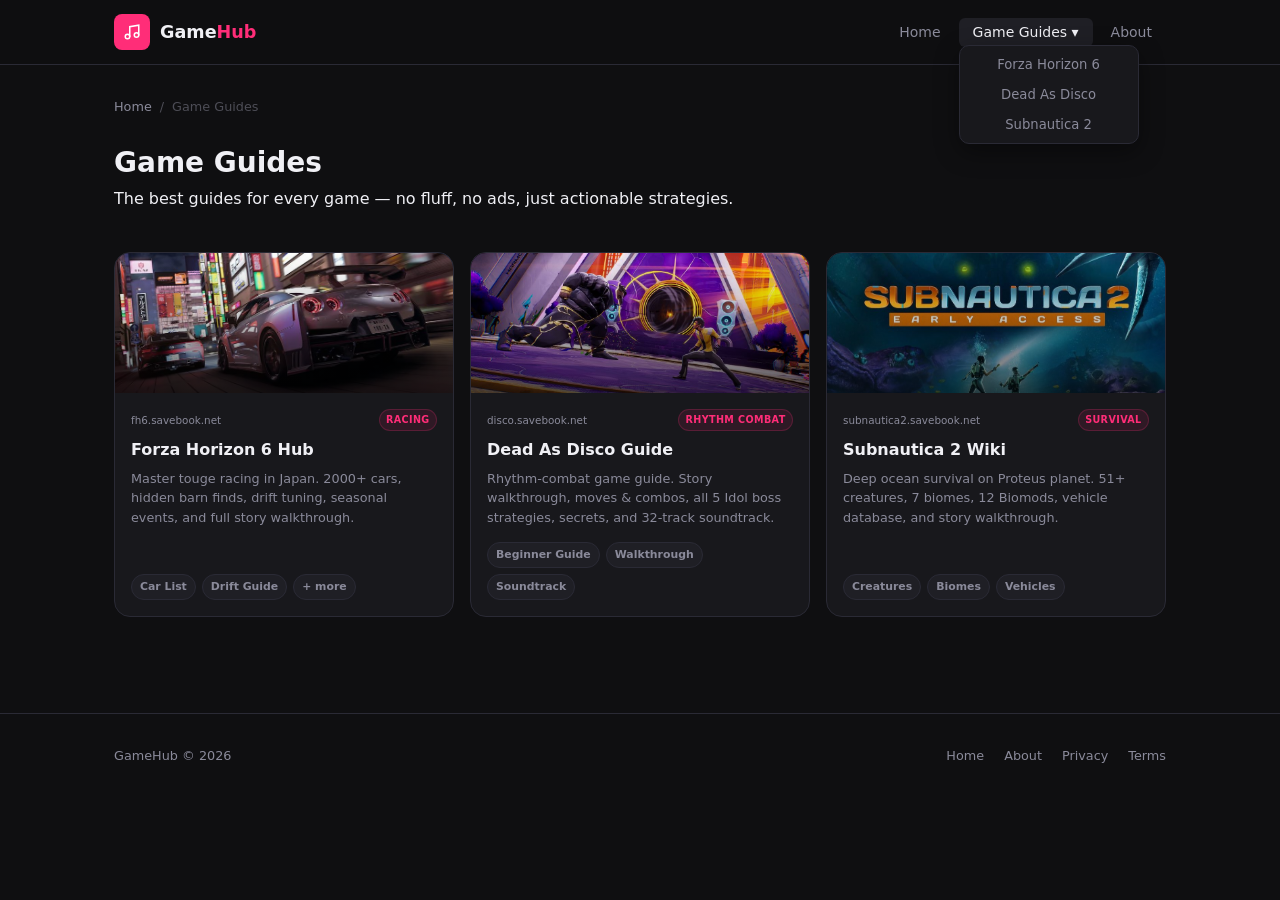
==== commit 106b2e9f: "feat: add Subnautica 2 to hub - new game card, nav link, hero stack 正式链接: subnautica2.savebook.net  " ====
--- a/games/index.html
+++ b/games/index.html
@@ -32,6 +32,7 @@
             <ul class="dropdown">
               <li><a href="https://fh6.savebook.net" target="_blank" rel="noopener noreferrer">Forza Horizon 6</a></li>
               <li><a href="https://disco.savebook.net" target="_blank" rel="noopener noreferrer">Dead As Disco</a></li>
+              <li><a href="https://subnautica2.savebook.net" target="_blank" rel="noopener noreferrer">Subnautica 2</a></li>
             </ul>
           </li>
           <li><a href="../about.html">About</a></li>
@@ -66,14 +67,15 @@
             <div class="gc-links"><span class="gc-link-item">Beginner Guide</span><span class="gc-link-item">Walkthrough</span><span class="gc-link-item">Soundtrack</span></div>
           </div>
         </a>
-        <div class="game-card game-card--placeholder">
-          <div class="gc-visual gc-visual--empty"><div class="gc-overlay"></div></div>
+        <a href="https://subnautica2.savebook.net" target="_blank" rel="noopener noreferrer" class="game-card">
+          <div class="gc-visual gc-visual--s2"><img src="../images/subnautica2-hero.jpg" alt="Subnautica 2" class="gc-bg-img" loading="lazy"><div class="gc-overlay"></div></div>
           <div class="gc-body">
-            <div class="gc-top"><span class="gc-badge gc-badge--soon">Coming Soon</span></div>
-            <h3 class="gc-title">Next Game Guide</h3>
-            <p class="gc-desc">Another game guide on its way. <a href="mailto:shuanghuz1@gmail.com">Get in touch</a> to suggest one.</p>
+            <div class="gc-top"><span class="gc-site">subnautica2.savebook.net</span><span class="gc-badge gc-badge--s2">Survival</span></div>
+            <h3 class="gc-title">Subnautica 2 Wiki</h3>
+            <p class="gc-desc">Deep ocean survival on Proteus planet. 51+ creatures, 7 biomes, 12 Biomods, vehicle database, and story walkthrough.</p>
+            <div class="gc-links"><span class="gc-link-item">Creatures</span><span class="gc-link-item">Biomes</span><span class="gc-link-item">Vehicles</span></div>
           </div>
-        </div>
+        </a>
       </div>
     </div>
   </main>
--- a/css/style.css
+++ b/css/style.css
@@ -91,6 +91,8 @@
 .gc-visual--fh6{background:linear-gradient(135deg,#1a1a2e 0%,#16213e 50%,#0f3460 100%)}
 .gc-visual--dad{background:linear-gradient(135deg,#1a0015 0%,#2d0040 50%,#0a0015 100%)}
 .gc-visual--empty{background:var(--bg-secondary);display:flex;align-items:center;justify-content:center}
+.gc-visual--s2{background:linear-gradient(135deg,#0a1628 0%,#0f2a4a 50%,#0a1628 100%)}
+.gc-badge--s2{color:#00d4aa;background:rgba(0,212,170,0.1);border-color:rgba(0,212,170,0.25)}
 
 .gc-bg-img{position:absolute;inset:0;width:100%;height:100%;object-fit:cover;z-index:0}
 .gc-overlay{position:absolute;inset:0;background:linear-gradient(to top,rgba(0,0,0,0.65) 0%,rgba(0,0,0,0.15) 60%,transparent 100%);z-index:1}
